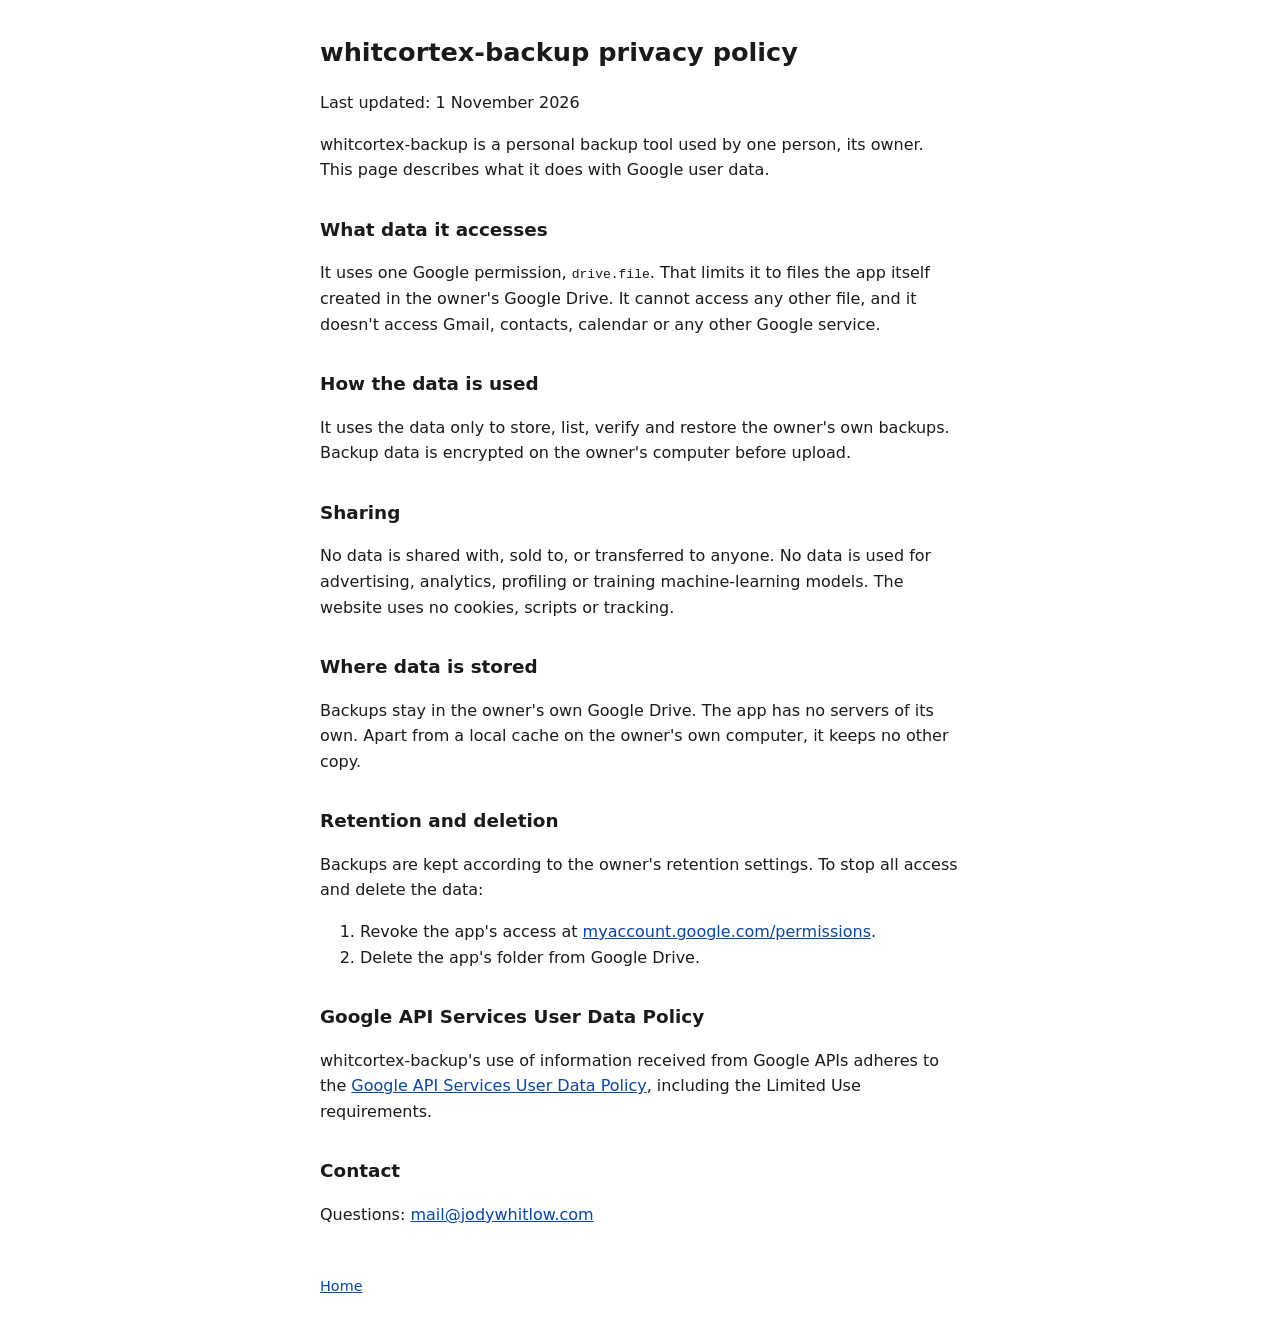
==== privacy/index.html @ 3cf536d9 "feat(pages): home and privacy pages for backup.jodyyokai.com Static pages Google's OAuth consent scr" ====
<!doctype html>
<html lang="en">
<head>
<meta charset="utf-8">
<meta name="viewport" content="width=device-width, initial-scale=1">
<title>whitcortex-backup privacy policy</title>
<link rel="stylesheet" href="../style.css">
</head>
<body>
<h1>whitcortex-backup privacy policy</h1>
<p>Last updated: 1 November 2026</p>
<p>whitcortex-backup is a personal backup tool used by one person, its owner. This page describes what it does with Google user data.</p>
<h2>What data it accesses</h2>
<p>It uses one Google permission, <code>drive.file</code>. That limits it to files the app itself created in the owner's Google Drive. It cannot access any other file, and it doesn't access Gmail, contacts, calendar or any other Google service.</p>
<h2>How the data is used</h2>
<p>It uses the data only to store, list, verify and restore the owner's own backups. Backup data is encrypted on the owner's computer before upload.</p>
<h2>Sharing</h2>
<p>No data is shared with, sold to, or transferred to anyone. No data is used for advertising, analytics, profiling or training machine-learning models. The website uses no cookies, scripts or tracking.</p>
<h2>Where data is stored</h2>
<p>Backups stay in the owner's own Google Drive. The app has no servers of its own. Apart from a local cache on the owner's own computer, it keeps no other copy.</p>
<h2>Retention and deletion</h2>
<p>Backups are kept according to the owner's retention settings. To stop all access and delete the data:</p>
<ol>
<li>Revoke the app's access at <a href="https://myaccount.google.com/permissions">myaccount.google.com/permissions</a>.</li>
<li>Delete the app's folder from Google Drive.</li>
</ol>
<h2>Google API Services User Data Policy</h2>
<p>whitcortex-backup's use of information received from Google APIs adheres to the <a href="https://developers.google.com/terms/api-services-user-data-policy">Google API Services User Data Policy</a>, including the Limited Use requirements.</p>
<h2>Contact</h2>
<p>Questions: <a href="mailto:mail@jodywhitlow.com">mail@jodywhitlow.com</a></p>
<footer><a href="../">Home</a></footer>
</body>
</html>
---- style.css ----
body { font-family: system-ui, -apple-system, "Segoe UI", sans-serif; max-width: 40rem; margin: 2rem auto; padding: 0 1rem; line-height: 1.6; color: #1a1a1a; background: #fff; }
h1 { font-size: 1.6rem; } h2 { font-size: 1.15rem; margin-top: 2rem; }
footer { margin-top: 3rem; font-size: 0.9rem; color: #555; }
a { color: #0645ad; }
@media (prefers-color-scheme: dark) { body { color: #e6e6e6; background: #121212; } footer { color: #aaa; } a { color: #8ab4f8; } }
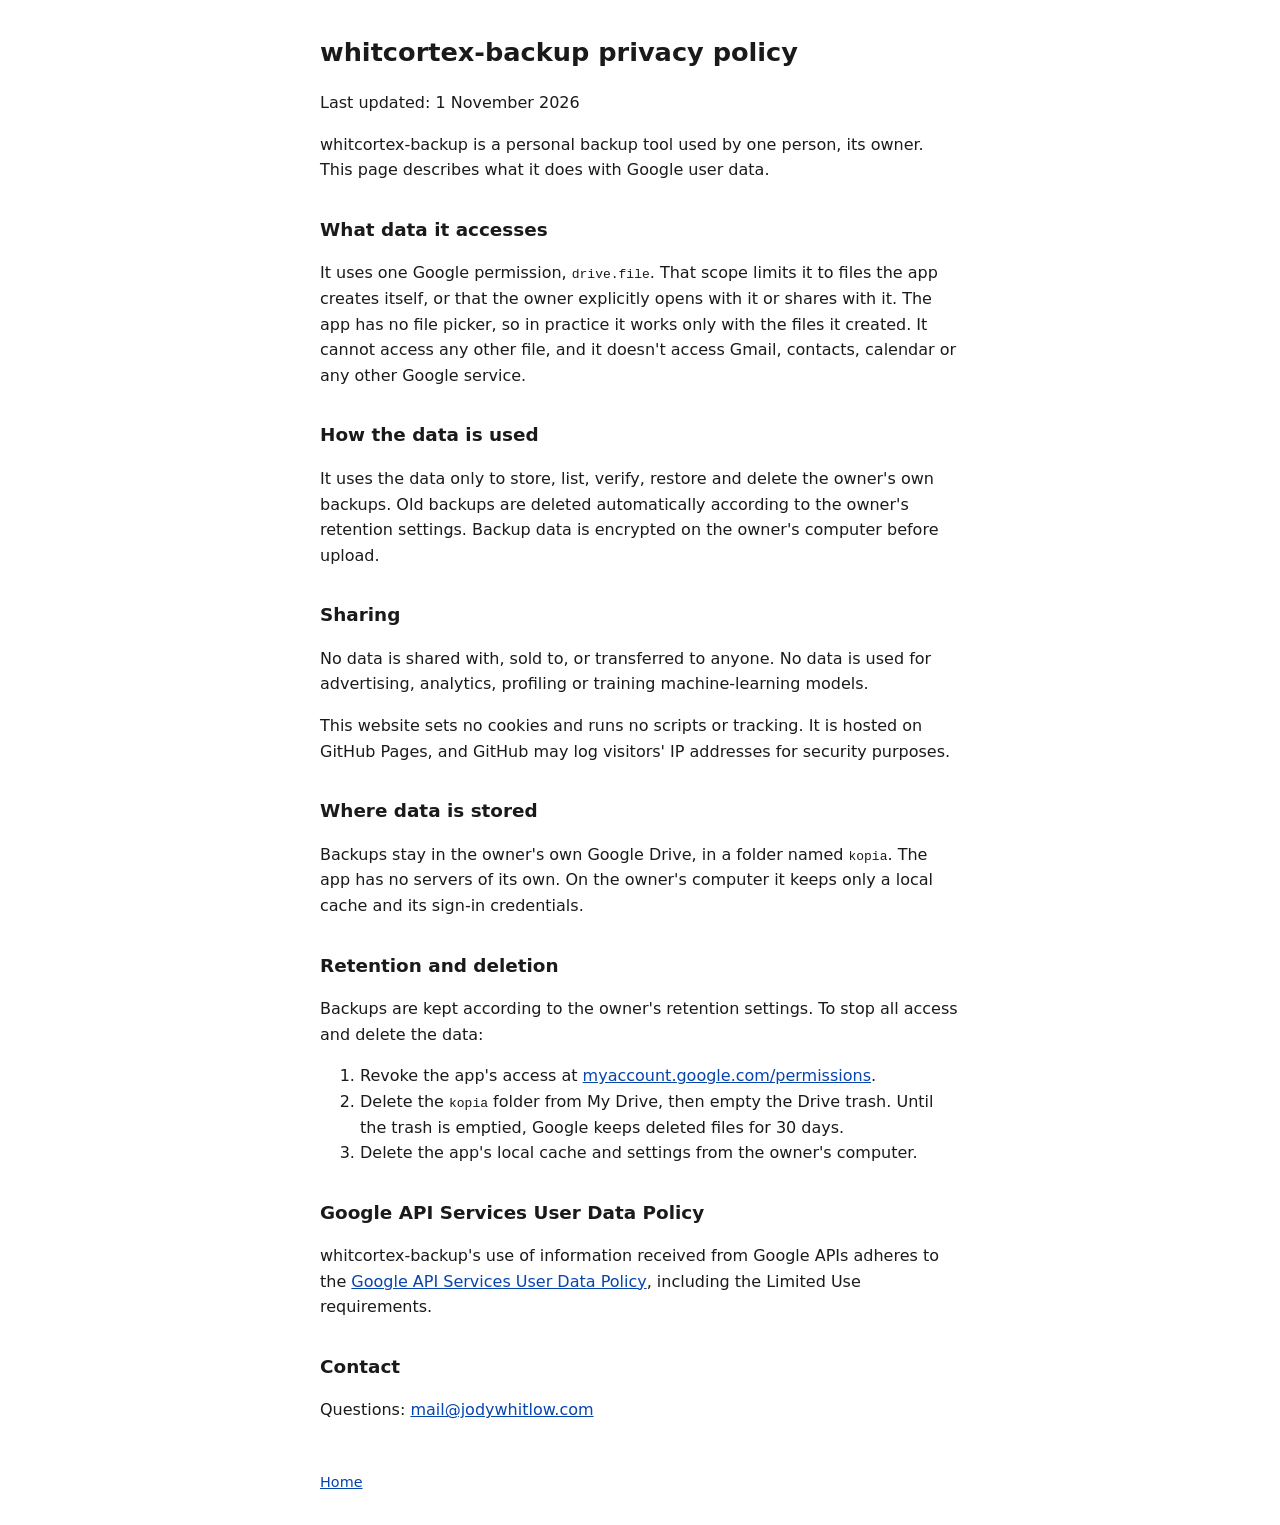
==== commit aabd0d09: "fix(pages): skeptical-review wording: drive.file scope, no sign-in claim, full deletion steps, GitHu" ====
--- a/privacy/index.html
+++ b/privacy/index.html
@@ -11,18 +11,20 @@
 <p>Last updated: 1 November 2026</p>
 <p>whitcortex-backup is a personal backup tool used by one person, its owner. This page describes what it does with Google user data.</p>
 <h2>What data it accesses</h2>
-<p>It uses one Google permission, <code>drive.file</code>. That limits it to files the app itself created in the owner's Google Drive. It cannot access any other file, and it doesn't access Gmail, contacts, calendar or any other Google service.</p>
+<p>It uses one Google permission, <code>drive.file</code>. That scope limits it to files the app creates itself, or that the owner explicitly opens with it or shares with it. The app has no file picker, so in practice it works only with the files it created. It cannot access any other file, and it doesn't access Gmail, contacts, calendar or any other Google service.</p>
 <h2>How the data is used</h2>
-<p>It uses the data only to store, list, verify and restore the owner's own backups. Backup data is encrypted on the owner's computer before upload.</p>
+<p>It uses the data only to store, list, verify, restore and delete the owner's own backups. Old backups are deleted automatically according to the owner's retention settings. Backup data is encrypted on the owner's computer before upload.</p>
 <h2>Sharing</h2>
-<p>No data is shared with, sold to, or transferred to anyone. No data is used for advertising, analytics, profiling or training machine-learning models. The website uses no cookies, scripts or tracking.</p>
+<p>No data is shared with, sold to, or transferred to anyone. No data is used for advertising, analytics, profiling or training machine-learning models.</p>
+<p>This website sets no cookies and runs no scripts or tracking. It is hosted on GitHub Pages, and GitHub may log visitors' IP addresses for security purposes.</p>
 <h2>Where data is stored</h2>
-<p>Backups stay in the owner's own Google Drive. The app has no servers of its own. Apart from a local cache on the owner's own computer, it keeps no other copy.</p>
+<p>Backups stay in the owner's own Google Drive, in a folder named <code>kopia</code>. The app has no servers of its own. On the owner's computer it keeps only a local cache and its sign-in credentials.</p>
 <h2>Retention and deletion</h2>
 <p>Backups are kept according to the owner's retention settings. To stop all access and delete the data:</p>
 <ol>
 <li>Revoke the app's access at <a href="https://myaccount.google.com/permissions">myaccount.google.com/permissions</a>.</li>
-<li>Delete the app's folder from Google Drive.</li>
+<li>Delete the <code>kopia</code> folder from My Drive, then empty the Drive trash. Until the trash is emptied, Google keeps deleted files for 30 days.</li>
+<li>Delete the app's local cache and settings from the owner's computer.</li>
 </ol>
 <h2>Google API Services User Data Policy</h2>
 <p>whitcortex-backup's use of information received from Google APIs adheres to the <a href="https://developers.google.com/terms/api-services-user-data-policy">Google API Services User Data Policy</a>, including the Limited Use requirements.</p>
